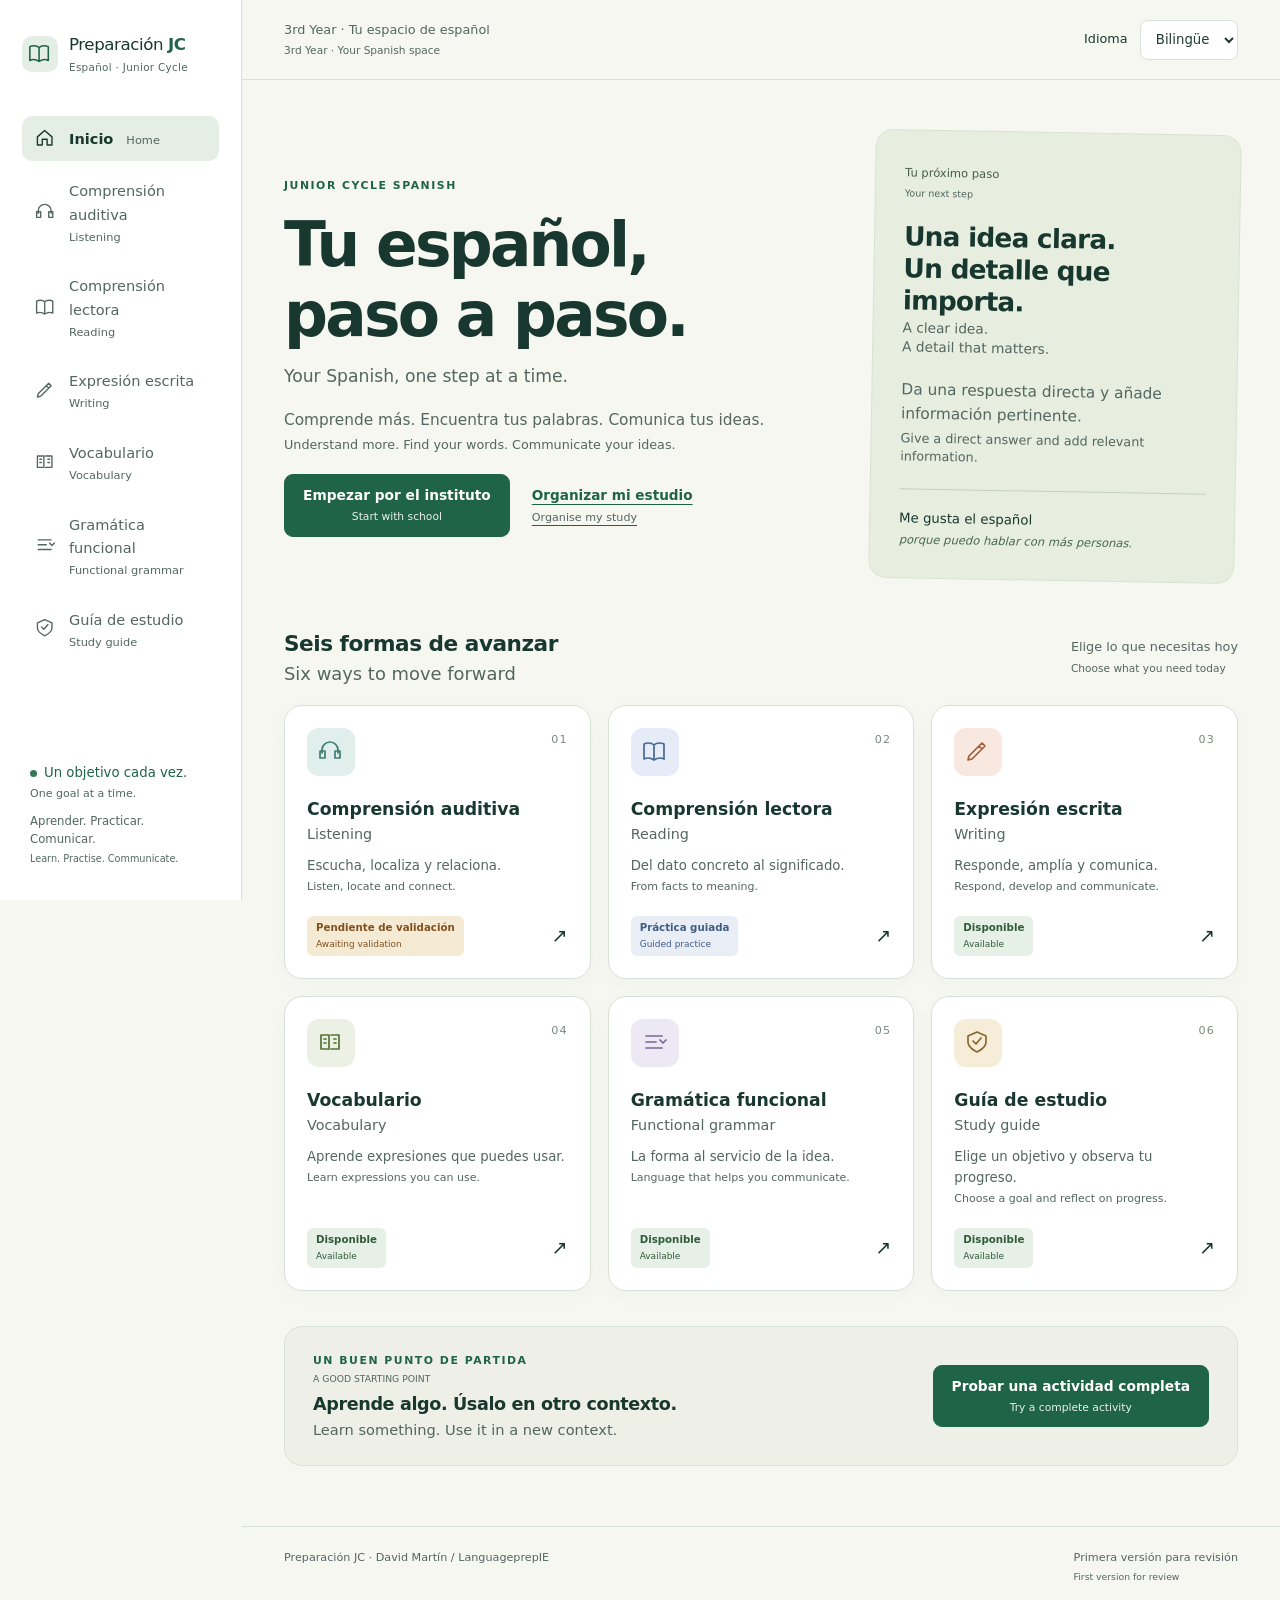
==== web/index.html @ 3ec8f2c0 "feat: primera plataforma JC con seis áreas y contenido funcional" ====
<!doctype html>
<html lang="es">
<head>
<meta charset="utf-8"><meta name="viewport" content="width=device-width,initial-scale=1">
<meta name="description" content="Aprende y practica español para Junior Cycle: vocabulario, comprensión y expresión, con apoyo en inglés.">
<meta name="referrer" content="no-referrer"><title>Preparación JC · Español paso a paso</title>
<link rel="stylesheet" href="styles.css">
<script src="data.js" defer></script><script src="activities.js" defer></script><script src="core.js" defer></script><script src="app.js" defer></script>
</head>
<body><a class="skip" href="#main">Saltar al contenido / Skip to content</a>
<div id="app"></div><noscript><main><h1>Preparación JC</h1><p>Activa JavaScript para utilizar las actividades interactivas. / Enable JavaScript to use the interactive activities.</p></main></noscript>
</body></html>
---- web/styles.css ----
:root{--ink:#18382f;--muted:#53665f;--paper:#f7f7f2;--white:#fff;--line:#d9e0d8;--green:#206448;--mint:#e4eee4;--gold:#eed69c;--orange:#aa4e2a;--shadow:0 5px 20px #18382f07;--radius:18px;font-family:Inter,Aptos,'Segoe UI',system-ui,sans-serif;color:var(--ink);background:var(--paper);font-size:16px;line-height:1.6}*{box-sizing:border-box}body{margin:0}a{color:inherit;text-decoration:none}button,input,select,textarea{font:inherit}button,a,input,select,textarea{touch-action:manipulation}button{cursor:pointer}button:disabled{cursor:default}a:focus-visible,button:focus-visible,input:focus-visible,select:focus-visible,textarea:focus-visible,summary:focus-visible{outline:3px solid #ca6b32;outline-offset:4px}input,select,textarea{color:#203a31;background:#fff;border:1px solid #8d9e93;border-radius:8px;padding:.65rem .8rem;max-width:100%;min-height:44px}input[type=checkbox]{min-height:22px;width:22px;height:22px;accent-color:var(--green);flex-shrink:0}textarea{width:100%;resize:vertical;display:block;line-height:1.7}select{max-width:100%}input[aria-invalid=true]{border:2px solid #ad552a}h1,h2,h3,p{margin:0 0 1rem}h1{font-size:clamp(2rem,3.6vw,3.1rem);letter-spacing:-.045em;line-height:1.14;font-weight:750}h1:focus{outline:none}h2{font-size:1.35rem;line-height:1.35;letter-spacing:-.022em}h3{font-size:1.08rem;line-height:1.4}small{font-size:.84rem}p{overflow-wrap:anywhere}ul,ol{padding-left:1.4rem}summary{cursor:pointer;font-weight:650;padding:.3rem 0}details>p{margin-top:1rem}strong,b{font-weight:680}.support{display:block;font-weight:400;letter-spacing:0;font-size:.83em;line-height:1.45;color:var(--muted);margin-top:.18rem}button .support,.button .support{color:inherit;opacity:.9;font-size:.78em}.icon{width:26px;height:26px;display:block;flex-shrink:0}.sidebar{width:242px;position:fixed;inset:0 auto 0 0;background:#fff;border-right:1px solid var(--line);display:flex;flex-direction:column;padding:34px 22px;z-index:10}.brand{display:flex;align-items:center;gap:11px;margin:0 0 42px;font-size:1.04rem;line-height:1.3;letter-spacing:-.025em}.brand>.icon{width:36px;height:36px;color:var(--green);background:var(--mint);border-radius:10px;padding:6px}.brand small{font-size:.65rem;display:block;letter-spacing:.03em;color:var(--muted);margin-top:5px}.brand b{color:var(--green)}nav{display:flex;flex-direction:column;gap:7px}.nav-link{display:flex;align-items:center;gap:13px;border-radius:10px;padding:11px 13px;font-size:.91rem;color:var(--muted)}.nav-link .icon{width:21px;height:21px}.nav-link .support{font-size:.71rem}.nav-link.active{background:var(--mint);color:var(--ink);font-weight:680}.nav-link:hover{background:#f0f4ee}.sidebar-note{margin-top:auto;font-size:.83rem;color:var(--green);padding:28px 8px 0}.sidebar-note p{font-size:.73rem;margin:.6rem 0 0;color:var(--muted)}.mini-dot{display:inline-block;width:7px;height:7px;border-radius:50%;background:#377850;margin-right:7px}.workspace{margin-left:242px}.topbar{min-height:80px;border-bottom:1px solid var(--line);display:flex;align-items:center;justify-content:space-between;padding:15px 42px;background:var(--paper)}.top-label{font-size:.8rem;color:var(--muted)}.language-label{display:flex;align-items:center;gap:12px;font-size:.8rem}.language-label>.support{display:none}.language-label select{border:1px solid var(--line);font-size:.83rem;min-height:40px;background:#fff;padding:.45rem .7rem}main{max-width:1280px;padding:38px 42px 60px;margin:auto;min-height:80vh}footer{border-top:1px solid var(--line);padding:22px 42px;display:flex;justify-content:space-between;gap:15px;color:var(--muted);font-size:.7rem}.hero{display:grid;grid-template-columns:1.5fr 1fr;gap:40px;align-items:center;padding:14px 0 38px}.hero h1{font-size:clamp(2.4rem,4.8vw,4.6rem);white-space:pre-line}.hero h1 .support{white-space:normal;font-size:.28em;color:var(--muted);margin:14px 0 0;line-height:1.4;letter-spacing:0}.hero>div>p:not(.eyebrow){max-width:500px;font-size:.96rem;color:var(--muted);margin:20px 0}.eyebrow{font-size:.68rem;font-weight:750;text-transform:uppercase;letter-spacing:.14em;color:var(--green);margin-bottom:16px}.eyebrow .support{font-size:.85em}.hero-note{background:#e7eee0;border:1px solid #d8e3ce;border-radius:18px;padding:28px 29px;transform:rotate(1deg)}.note-kicker{font-size:.72rem;color:#456047}.hero-note strong{display:block;font-size:1.65rem;line-height:1.2;white-space:pre-line;letter-spacing:-.03em;margin:20px 0}.hero-note strong .support{font-size:.52em;font-weight:400;line-height:1.4}.hero-note p{font-size:.81rem}.sample{margin-top:22px;border-top:1px solid #c3d2bd;padding-top:18px;font-size:.83rem}.sample em{font-size:.87em;color:#47684e}.hero-actions{display:flex;align-items:center;gap:22px;flex-wrap:wrap}.button{border:1px solid var(--green);background:var(--green);color:white;padding:11px 18px;border-radius:9px;display:inline-block;text-align:center;font-size:.86rem;font-weight:650;line-height:1.45;max-width:100%;min-height:44px}.button:hover{background:#174e37;border-color:#174e37}.button.secondary{background:transparent;color:var(--green);border:1px solid #c1cfc3}.button.secondary:hover{background:#e8f0e6}.text-link,.text-button,.back-link{color:var(--green);font-weight:650;font-size:.85rem;text-decoration:underline;text-underline-offset:4px}.text-link .support,.back-link .support{font-size:.82em}.text-button{background:none;border:0;padding:10px 0;text-align:left}.back-link{display:inline-block;margin-bottom:25px}.back-link::before{content:'← ';display:inline}.section{margin:10px 0 35px}.section-title{display:flex;align-items:baseline;justify-content:space-between;gap:20px;margin-bottom:18px}.section-title h2{margin:0}.subtle{font-size:.8rem;color:var(--muted)}.area-grid{display:grid;grid-template-columns:repeat(3,minmax(0,1fr));gap:17px}.area-card{border:1px solid var(--line);background:#fff;padding:22px;border-radius:var(--radius);box-shadow:var(--shadow);position:relative;display:flex;flex-direction:column;transition:transform .15s,border-color .15s}.area-card:hover{transform:translateY(-3px);border-color:#8eaa91}.area-symbol{display:inline-block;background:#edf1e5;border-radius:12px;padding:11px;width:48px;color:#527335;margin-bottom:21px}.area-reading .area-symbol{background:#e6ecf7;color:#466898}.area-writing .area-symbol{background:#f8e8df;color:#a65a37}.area-grammar .area-symbol{background:#ece8f4;color:#7a6593}.area-guide .area-symbol{background:#f5edd8;color:#8a672c}.area-listening .area-symbol{background:#e0efec;color:#3f7e72}.area-number{position:absolute;right:22px;top:25px;font-size:.7rem;color:#7b8a81;letter-spacing:.1em}.area-card h3{font-size:1.08rem;margin-bottom:10px}.area-card p{font-size:.83rem;color:var(--muted);margin:0 0 21px;flex:1}.card-bottom{display:flex;align-items:center;justify-content:space-between;gap:10px;font-size:1.2rem}.badge{font-size:.64rem;line-height:1.35;font-weight:650;padding:5px 9px;background:#e7f0e7;color:#315c3a;display:inline-block;border-radius:6px;width:max-content;max-width:100%}.badge .support{font-size:.88em;color:inherit}.badge.pending{color:#82501e;background:#f5ead4}.badge.guided{color:#405d83;background:#e8edf6}.badge.soon{color:#59635c;background:#eef0ec}.start-strip{border:1px solid var(--line);background:#eeefe6;display:flex;align-items:center;justify-content:space-between;gap:25px;padding:25px 28px;border-radius:var(--radius)}.start-strip .eyebrow{margin:0 0 7px}.start-strip h2{font-size:1.1rem;margin:0}.page-heading{max-width:900px;margin-bottom:30px}.page-heading h1{margin-bottom:15px}.lede{color:var(--muted);max-width:760px;font-size:1rem}.process-strip{display:flex;align-items:center;gap:24px;background:var(--mint);padding:21px 28px;border-radius:12px;margin-bottom:27px}.process-strip>span{flex:1;font-weight:700}.process-strip small{display:block;font-size:.75rem;font-weight:400}.process-strip .support{font-size:.8rem}.process-strip>b{color:#6f8872}.topic-grid{display:grid;grid-template-columns:repeat(2,minmax(0,1fr));gap:14px;margin-bottom:25px}.topic-card{display:flex;gap:15px;align-items:flex-start;background:#fff;border:1px solid var(--line);border-radius:13px;padding:21px}.topic-card:hover{border-color:#86a58d}.topic-card>div{flex:1}.topic-id{font-size:.72rem;color:var(--green);font-weight:750;background:var(--mint);border-radius:6px;padding:5px 8px;display:inline-block;min-width:31px}.topic-card h2{font-size:1.05rem;margin:0 0 8px}.topic-card p{color:var(--muted);font-size:.8rem;margin:0 0 13px}.small-status{font-size:.7rem;color:#4b6451}.panel{background:white;border:1px solid var(--line);border-radius:var(--radius);padding:26px;margin:0 0 22px;box-shadow:var(--shadow)}.panel p:last-child{margin-bottom:0}.group-grid{display:grid;grid-template-columns:repeat(2,minmax(0,1fr));gap:18px;margin:20px 0}.group-grid>.panel{margin:0;display:block}.group-grid .panel h2,.group-grid .panel h3{margin-top:18px}.group-grid>a:hover{border-color:#8eaa91}.group-card p,.reading-card p{font-size:.85rem;color:var(--muted)}.accent-panel{background:#eaf1e7}.notice{border-left:4px solid #6c9471;background:#eaf1e7;padding:19px 23px;border-radius:3px 12px 12px 3px;margin:22px 0;font-size:.9rem}.notice.warning{background:#f4edde;border-color:#ae863c}.notice h2{font-size:1.13rem}.notice p:last-child{margin:0}.related{font-size:.83rem;margin-bottom:25px}.chip-link{display:inline-block;border:1px solid var(--line);padding:7px 12px;background:#fff;border-radius:8px;margin:6px}.tabs{display:flex;gap:8px;flex-wrap:wrap;margin:22px 0}.tab{color:var(--muted);background:transparent;border:1px solid var(--line);border-radius:8px;padding:10px 15px;text-align:left;font-size:.85rem;min-height:44px}.tab.selected{background:var(--green);color:white;border-color:var(--green)}.tab .support{color:inherit}.word-grid{display:grid;grid-template-columns:repeat(2,minmax(0,1fr));gap:16px;margin:20px 0}.word-card{padding:23px;background:#fff;border:1px solid var(--line);border-radius:12px}.word-card h2{margin:0 0 7px;font-size:1.2rem}.word-card .meaning{color:var(--green);font-size:.85rem}.word-card p{font-size:.94rem;margin-top:14px}.word-card small{color:var(--muted)}.reading-source{background:#edf0e5;border:1px solid #d3ddca;border-radius:13px;padding:27px;line-height:1.95;font-size:1.02rem;margin-bottom:24px}.reading-source p{margin:0}.reading-source p+p{margin-top:14px}.translation{padding:15px;background:#f2f5f0;border-radius:8px;font-size:.87rem;color:var(--muted)}.reading-layout{display:grid;grid-template-columns:minmax(0,1fr) minmax(0,1.1fr);gap:24px;align-items:start}.reading-layout>.reading-source{position:sticky;top:25px}.reading-questions{padding:22px}.question{border-bottom:1px solid var(--line);padding:0 0 20px;margin:0 0 20px}.question:last-of-type{border-bottom:0}.question label{display:flex;align-items:flex-start;gap:12px;margin-bottom:10px;font-weight:600;font-size:.93rem}.question input,.question select{display:block;min-width:190px;max-width:100%}.question-num{background:#edf1e8;border-radius:50%;font-size:.72rem;width:25px;height:25px;min-width:25px;display:inline-flex;align-items:center;justify-content:center;font-weight:700}.question .feedback{margin-top:8px}.feedback{display:block;font-size:.84rem;margin-top:7px}.feedback.correct{color:#206035}.feedback.spelling{color:#855112}.feedback.review,.feedback.empty{color:#924222}.explanation{display:block;color:var(--muted);font-size:.83rem;margin-top:5px}.gap-line{display:flex;align-items:baseline;gap:4px;flex-wrap:wrap;margin:22px 0;line-height:1.8}.gap-unit{display:inline-flex;flex-direction:column;vertical-align:middle;max-width:100%;min-width:150px;flex:0 1 230px}.gap-unit small{font-size:.75rem;color:var(--muted)}.gap-unit input{width:100%}.gap-unit .feedback{max-width:250px;line-height:1.5}.summary{border:1px solid #c4d6c3;background:#edf5e9;border-radius:8px;padding:15px;margin:20px 0 0;font-size:.9rem}.actions{display:flex;gap:12px;align-items:center;flex-wrap:wrap;margin:20px 0 0}.answer-panel{padding:19px;background:#eef3e9;border-radius:10px;margin:10px 0 0}.answer-panel p{font-size:.88rem}.answer-panel blockquote{margin:15px 0;border-left:3px solid #8aa176;padding-left:15px;font-size:.9rem}.answer-panel label{display:block;font-size:.85rem}.self-review select{width:100%;font-size:.8rem;margin-top:9px}.instruction{font-size:.84rem;color:var(--muted);margin-bottom:27px}.level{display:block;font-size:.72rem;color:var(--muted);margin-top:12px}.provenance{font-size:.76rem;color:var(--muted)}.bank{display:flex;gap:9px;flex-wrap:wrap;background:#eef3e9;border:1px solid #d5e2d0;padding:15px;border-radius:10px;margin-bottom:25px}.bank span{background:#fff;padding:6px 12px;border-radius:6px;font-weight:600;font-size:.87rem}.locked{background:#e8edf4;border-left:4px solid #5e789e;padding:18px 22px;border-radius:4px 10px 10px 4px;margin-bottom:25px}.locked p{font-size:.91rem;margin-top:8px}.locked p:last-child{margin-bottom:0}.lock-label{font-size:.7rem;font-weight:700;color:#38577e}.task-number{font-weight:750;font-size:1.3rem;color:var(--green);background:var(--mint);display:inline-block;padding:7px 13px;border-radius:9px}.stack-links{display:flex;flex-direction:column;gap:10px}.principle-grid{display:grid;grid-template-columns:repeat(2,minmax(0,1fr));gap:22px}.principle-grid>div{border-left:2px solid var(--line);padding-left:17px}.principle-grid p{font-size:.85rem}.writing-prompts{list-style:decimal;padding-left:1.4rem}.writing-prompts>li{padding:0 0 20px 8px;margin-bottom:12px;border-bottom:1px solid var(--line)}.writing-prompts details{font-size:.84rem;margin-top:8px}.writing-prompts textarea{margin-top:15px}.writing-prompts summary{color:var(--green);font-size:.82rem}.writing-prompts details p{margin:12px 0 0;padding-left:15px;border-left:2px solid var(--line)}.writing-prompts details small{display:block;color:var(--muted);margin-top:10px}.privacy{font-size:.78rem;color:var(--muted);background:#f3f4ef;padding:12px;border-radius:8px;margin-top:18px}.model-sentence{font-size:1.1rem;border-left:3px solid var(--green);padding-left:17px}.guide-grid{display:grid;grid-template-columns:repeat(2,minmax(0,1fr));gap:18px}.guide-grid .panel{margin-bottom:0}.guide-grid h2{margin-top:16px}.guide-grid p{font-size:.9rem}.progress-panel{margin-top:25px}.progress-panel>label{display:block;margin:20px 0}.progress-panel>label select{display:block;width:100%;margin-top:8px}.progress-grid{display:grid;grid-template-columns:repeat(3,minmax(0,1fr));gap:15px}.progress-grid label{font-weight:600;font-size:.86rem}.progress-grid select{display:block;width:100%;font-size:.8rem;margin-top:8px}.checkline{display:flex!important;align-items:flex-start;gap:12px;margin:13px 0;font-size:.9rem}.columns{columns:2}.pathway li{margin:12px 0}.skip{position:fixed;left:20px;top:-100px;background:#fff;padding:14px;z-index:1000}.skip:focus{top:12px}.sr-only{position:absolute;width:1px;height:1px;overflow:hidden;clip:rect(0,0,0,0);white-space:nowrap}.support span{display:inline}@media(min-width:1500px){main{padding-top:50px}.hero{gap:60px}.hero-note{max-width:370px;justify-self:end}}@media(max-width:1100px){.sidebar{width:210px;padding:28px 16px}.workspace{margin-left:210px}main{padding:30px 27px}.topbar{padding:15px 27px}.hero{gap:23px}.hero-note{padding:22px}.hero-note strong{font-size:1.4rem}.area-grid{grid-template-columns:repeat(2,minmax(0,1fr))}.reading-layout{grid-template-columns:1fr}.reading-layout>.reading-source{position:static}.hero h1{font-size:3rem}.top-label{font-size:.7rem}}@media(max-width:760px){.sidebar{position:static;width:auto;padding:18px 19px 12px;border-right:0;border-bottom:1px solid var(--line)}.brand{margin:0 0 17px;font-size:1rem}.brand small{display:none}.brand>.icon{width:32px;height:32px}.sidebar nav{display:grid;grid-template-columns:repeat(3,minmax(0,1fr));gap:6px}.nav-link{font-size:.75rem;padding:9px 8px;gap:8px;align-items:center}.nav-link .icon{width:18px;height:18px}.nav-link .support{font-size:.65rem}.sidebar-note{display:none}.workspace{margin-left:0}.topbar{padding:13px 20px;min-height:65px}.top-label{max-width:42%;font-size:.66rem}.top-label .support{font-size:.7rem}.language-label{gap:8px;font-size:.75rem}.language-label>span{display:none}main{padding:26px 20px 45px}.hero{grid-template-columns:1fr;gap:25px;padding:4px 0 28px}.hero h1{font-size:3.4rem}.hero h1 .support{font-size:.28em}.hero-note{transform:none;padding:24px;max-width:none}.hero-note strong{font-size:1.45rem;margin:13px 0}.hero-note p{margin-bottom:13px}.hero-note .sample{margin-top:13px;padding-top:13px}.hero-actions{gap:18px}.area-grid{gap:12px}.area-card{padding:18px}.area-card h3{font-size:1rem}.area-card .support{font-size:.75rem}.area-card p{font-size:.78rem}.area-symbol{margin-bottom:18px}.area-number{right:18px;top:21px}.badge{font-size:.6rem}.badge .support{font-size:.6rem}.section-title{align-items:flex-start}.section-title>span{display:none}.start-strip{display:block;padding:22px}.start-strip .button{margin-top:20px}.topic-grid,.group-grid,.word-grid,.guide-grid,.principle-grid{grid-template-columns:1fr}.topic-card{padding:18px}.group-grid{gap:14px}.panel{padding:22px}.process-strip{padding:18px;gap:12px}.process-strip>span{font-size:.81rem}.process-strip small .support{display:none}.process-strip small{font-size:.7rem}.page-heading h1{font-size:2.2rem}.page-heading{margin-bottom:24px}.lede{font-size:.94rem}.progress-grid{grid-template-columns:1fr}.columns{columns:1}.tabs{gap:7px}.tab{flex:1 1 auto;padding:10px 12px;font-size:.79rem}.tabs .support{font-size:.72rem}footer{padding:22px 20px;flex-direction:column;font-size:.66rem}.question input{width:100%}.word-card{padding:21px}.reading-source{padding:22px;font-size:1rem}.hero-note .support{font-size:.8em}}@media(max-width:390px){main{padding:24px 15px}.sidebar{padding-left:15px;padding-right:15px}.area-grid{grid-template-columns:1fr}.hero h1{font-size:2.9rem}.nav-link{font-size:.7rem;gap:6px}.nav-link .support{font-size:.6rem}.process-strip{gap:8px;padding:15px}.button{padding:11px 14px}.area-card p{font-size:.85rem}.gap-unit{flex-basis:100%}}@media(prefers-reduced-motion:reduce){*{transition:none!important;scroll-behavior:auto!important}}@media print{.sidebar,.topbar,footer,.tabs,.actions,.back-link{display:none}.workspace{margin:0}main{padding:0}.panel,.reading-source{box-shadow:none;break-inside:avoid}.hero{grid-template-columns:1fr}textarea{border:1px solid #888;min-height:100px}}
.english-support{font-size:.85rem;margin-top:14px;color:var(--muted)}.english-support summary{color:var(--green);font-size:.78rem}.english-support p{margin:10px 0 0}.body-copy{font-size:.91rem}.lede .english-support{font-size:.9rem}
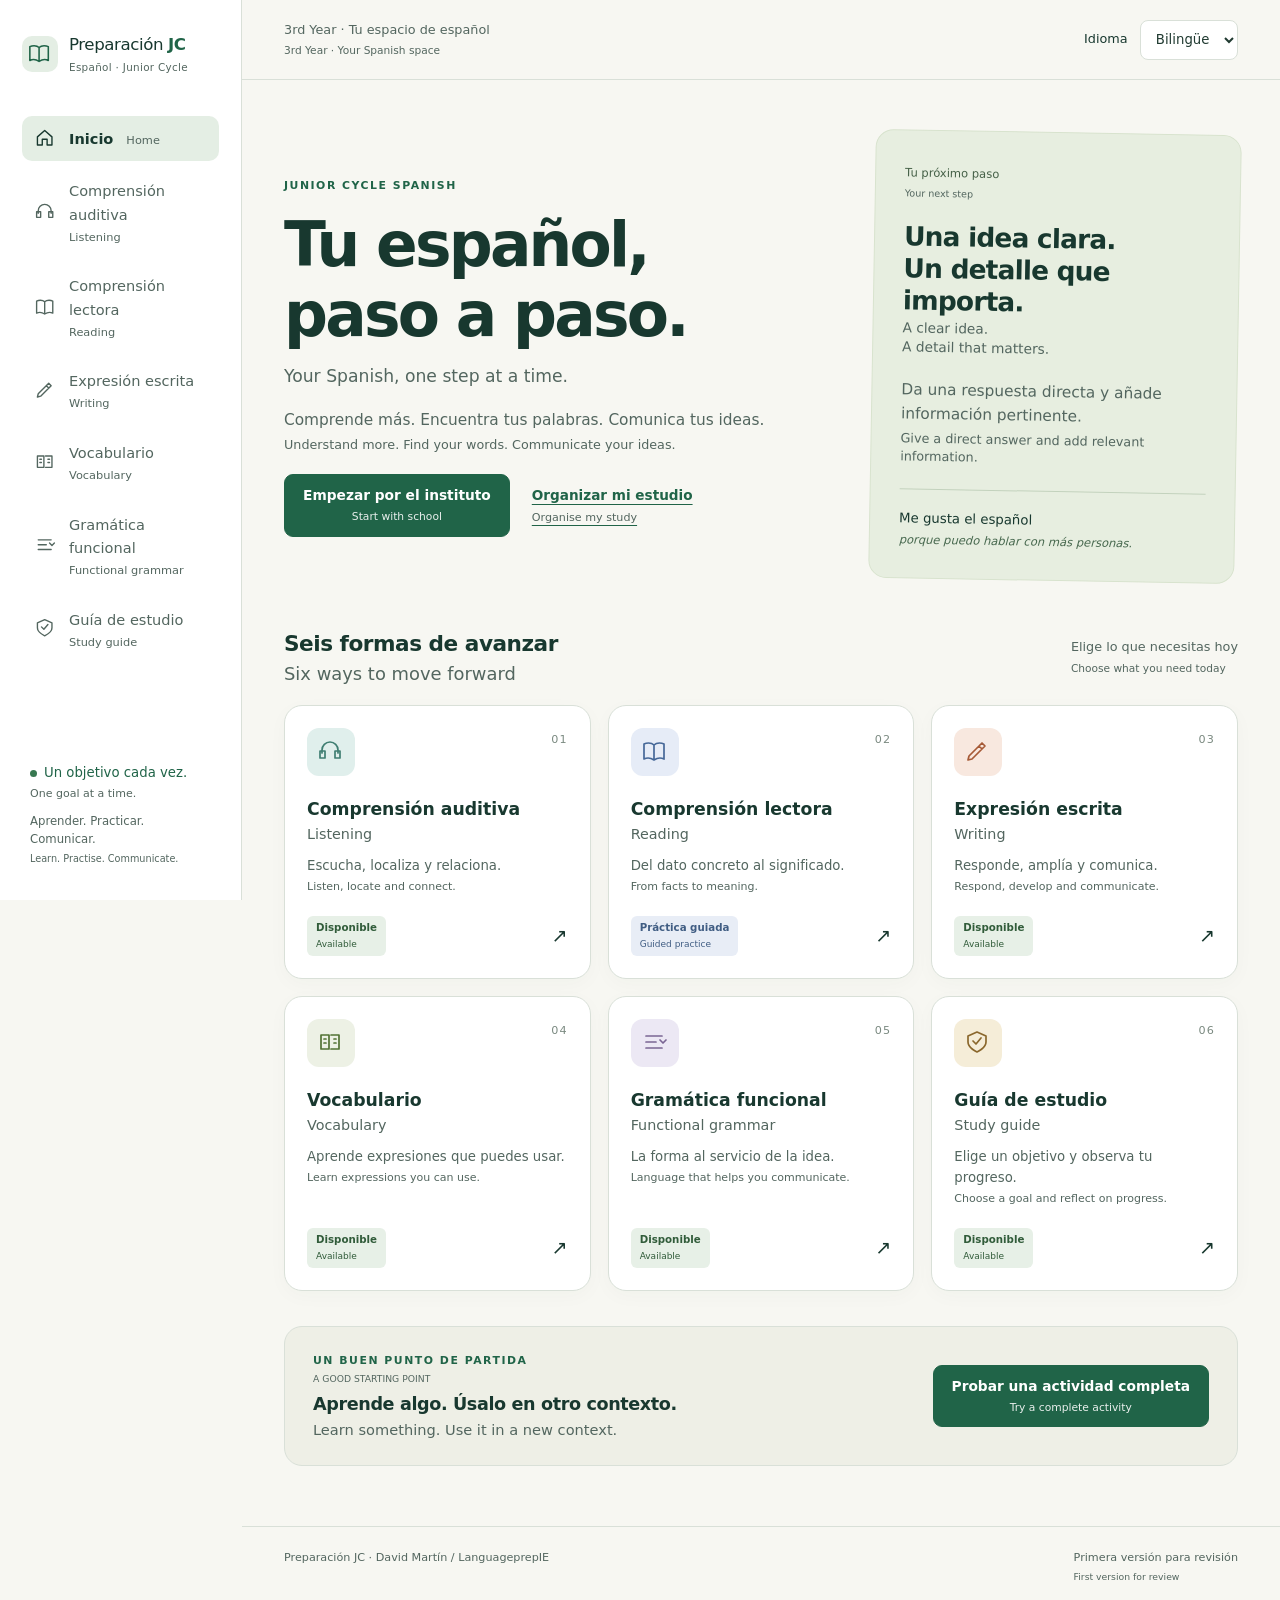
==== commit 7ca48f50: "Complete Work 07 Listening: 16 original recordings, 96 JC questions and verified recovery" ====
--- a/web/index.html
+++ b/web/index.html
@@ -5,7 +5,7 @@
 <meta name="description" content="Aprende y practica español para Junior Cycle: vocabulario, comprensión y expresión, con apoyo en inglés.">
 <meta name="referrer" content="no-referrer"><title>Preparación JC · Español paso a paso</title>
 <link rel="stylesheet" href="styles.css">
-<script src="data.js" defer></script><script src="activities.js" defer></script><script src="core.js" defer></script><script src="app.js" defer></script>
+<script src="data.js" defer></script><script src="activities.js" defer></script><script src="training-data.js" defer></script><script src="grammar-training.js" defer></script><script src="grammar-recognition.js" defer></script><script src="grammar-extension.js" defer></script><script src="vocabulary-extension.js" defer></script><script src="mixed-training.js" defer></script><script src="training-language.js" defer></script><script src="training-ui.js" defer></script><script src="core.js" defer></script><script src="listening-data.js" defer></script><script src="listening-ui.js" defer></script><script src="app.js" defer></script>
 </head>
 <body><a class="skip" href="#main">Saltar al contenido / Skip to content</a>
 <div id="app"></div><noscript><main><h1>Preparación JC</h1><p>Activa JavaScript para utilizar las actividades interactivas. / Enable JavaScript to use the interactive activities.</p></main></noscript>
--- a/web/styles.css
+++ b/web/styles.css
@@ -1,2 +1,11 @@
 :root{--ink:#18382f;--muted:#53665f;--paper:#f7f7f2;--white:#fff;--line:#d9e0d8;--green:#206448;--mint:#e4eee4;--gold:#eed69c;--orange:#aa4e2a;--shadow:0 5px 20px #18382f07;--radius:18px;font-family:Inter,Aptos,'Segoe UI',system-ui,sans-serif;color:var(--ink);background:var(--paper);font-size:16px;line-height:1.6}*{box-sizing:border-box}body{margin:0}a{color:inherit;text-decoration:none}button,input,select,textarea{font:inherit}button,a,input,select,textarea{touch-action:manipulation}button{cursor:pointer}button:disabled{cursor:default}a:focus-visible,button:focus-visible,input:focus-visible,select:focus-visible,textarea:focus-visible,summary:focus-visible{outline:3px solid #ca6b32;outline-offset:4px}input,select,textarea{color:#203a31;background:#fff;border:1px solid #8d9e93;border-radius:8px;padding:.65rem .8rem;max-width:100%;min-height:44px}input[type=checkbox]{min-height:22px;width:22px;height:22px;accent-color:var(--green);flex-shrink:0}textarea{width:100%;resize:vertical;display:block;line-height:1.7}select{max-width:100%}input[aria-invalid=true]{border:2px solid #ad552a}h1,h2,h3,p{margin:0 0 1rem}h1{font-size:clamp(2rem,3.6vw,3.1rem);letter-spacing:-.045em;line-height:1.14;font-weight:750}h1:focus{outline:none}h2{font-size:1.35rem;line-height:1.35;letter-spacing:-.022em}h3{font-size:1.08rem;line-height:1.4}small{font-size:.84rem}p{overflow-wrap:anywhere}ul,ol{padding-left:1.4rem}summary{cursor:pointer;font-weight:650;padding:.3rem 0}details>p{margin-top:1rem}strong,b{font-weight:680}.support{display:block;font-weight:400;letter-spacing:0;font-size:.83em;line-height:1.45;color:var(--muted);margin-top:.18rem}button .support,.button .support{color:inherit;opacity:.9;font-size:.78em}.icon{width:26px;height:26px;display:block;flex-shrink:0}.sidebar{width:242px;position:fixed;inset:0 auto 0 0;background:#fff;border-right:1px solid var(--line);display:flex;flex-direction:column;padding:34px 22px;z-index:10}.brand{display:flex;align-items:center;gap:11px;margin:0 0 42px;font-size:1.04rem;line-height:1.3;letter-spacing:-.025em}.brand>.icon{width:36px;height:36px;color:var(--green);background:var(--mint);border-radius:10px;padding:6px}.brand small{font-size:.65rem;display:block;letter-spacing:.03em;color:var(--muted);margin-top:5px}.brand b{color:var(--green)}nav{display:flex;flex-direction:column;gap:7px}.nav-link{display:flex;align-items:center;gap:13px;border-radius:10px;padding:11px 13px;font-size:.91rem;color:var(--muted)}.nav-link .icon{width:21px;height:21px}.nav-link .support{font-size:.71rem}.nav-link.active{background:var(--mint);color:var(--ink);font-weight:680}.nav-link:hover{background:#f0f4ee}.sidebar-note{margin-top:auto;font-size:.83rem;color:var(--green);padding:28px 8px 0}.sidebar-note p{font-size:.73rem;margin:.6rem 0 0;color:var(--muted)}.mini-dot{display:inline-block;width:7px;height:7px;border-radius:50%;background:#377850;margin-right:7px}.workspace{margin-left:242px}.topbar{min-height:80px;border-bottom:1px solid var(--line);display:flex;align-items:center;justify-content:space-between;padding:15px 42px;background:var(--paper)}.top-label{font-size:.8rem;color:var(--muted)}.language-label{display:flex;align-items:center;gap:12px;font-size:.8rem}.language-label>.support{display:none}.language-label select{border:1px solid var(--line);font-size:.83rem;min-height:40px;background:#fff;padding:.45rem .7rem}main{max-width:1280px;padding:38px 42px 60px;margin:auto;min-height:80vh}footer{border-top:1px solid var(--line);padding:22px 42px;display:flex;justify-content:space-between;gap:15px;color:var(--muted);font-size:.7rem}.hero{display:grid;grid-template-columns:1.5fr 1fr;gap:40px;align-items:center;padding:14px 0 38px}.hero h1{font-size:clamp(2.4rem,4.8vw,4.6rem);white-space:pre-line}.hero h1 .support{white-space:normal;font-size:.28em;color:var(--muted);margin:14px 0 0;line-height:1.4;letter-spacing:0}.hero>div>p:not(.eyebrow){max-width:500px;font-size:.96rem;color:var(--muted);margin:20px 0}.eyebrow{font-size:.68rem;font-weight:750;text-transform:uppercase;letter-spacing:.14em;color:var(--green);margin-bottom:16px}.eyebrow .support{font-size:.85em}.hero-note{background:#e7eee0;border:1px solid #d8e3ce;border-radius:18px;padding:28px 29px;transform:rotate(1deg)}.note-kicker{font-size:.72rem;color:#456047}.hero-note strong{display:block;font-size:1.65rem;line-height:1.2;white-space:pre-line;letter-spacing:-.03em;margin:20px 0}.hero-note strong .support{font-size:.52em;font-weight:400;line-height:1.4}.hero-note p{font-size:.81rem}.sample{margin-top:22px;border-top:1px solid #c3d2bd;padding-top:18px;font-size:.83rem}.sample em{font-size:.87em;color:#47684e}.hero-actions{display:flex;align-items:center;gap:22px;flex-wrap:wrap}.button{border:1px solid var(--green);background:var(--green);color:white;padding:11px 18px;border-radius:9px;display:inline-block;text-align:center;font-size:.86rem;font-weight:650;line-height:1.45;max-width:100%;min-height:44px}.button:hover{background:#174e37;border-color:#174e37}.button.secondary{background:transparent;color:var(--green);border:1px solid #c1cfc3}.button.secondary:hover{background:#e8f0e6}.text-link,.text-button,.back-link{color:var(--green);font-weight:650;font-size:.85rem;text-decoration:underline;text-underline-offset:4px}.text-link .support,.back-link .support{font-size:.82em}.text-button{background:none;border:0;padding:10px 0;text-align:left}.back-link{display:inline-block;margin-bottom:25px}.back-link::before{content:'← ';display:inline}.section{margin:10px 0 35px}.section-title{display:flex;align-items:baseline;justify-content:space-between;gap:20px;margin-bottom:18px}.section-title h2{margin:0}.subtle{font-size:.8rem;color:var(--muted)}.area-grid{display:grid;grid-template-columns:repeat(3,minmax(0,1fr));gap:17px}.area-card{border:1px solid var(--line);background:#fff;padding:22px;border-radius:var(--radius);box-shadow:var(--shadow);position:relative;display:flex;flex-direction:column;transition:transform .15s,border-color .15s}.area-card:hover{transform:translateY(-3px);border-color:#8eaa91}.area-symbol{display:inline-block;background:#edf1e5;border-radius:12px;padding:11px;width:48px;color:#527335;margin-bottom:21px}.area-reading .area-symbol{background:#e6ecf7;color:#466898}.area-writing .area-symbol{background:#f8e8df;color:#a65a37}.area-grammar .area-symbol{background:#ece8f4;color:#7a6593}.area-guide .area-symbol{background:#f5edd8;color:#8a672c}.area-listening .area-symbol{background:#e0efec;color:#3f7e72}.area-number{position:absolute;right:22px;top:25px;font-size:.7rem;color:#7b8a81;letter-spacing:.1em}.area-card h3{font-size:1.08rem;margin-bottom:10px}.area-card p{font-size:.83rem;color:var(--muted);margin:0 0 21px;flex:1}.card-bottom{display:flex;align-items:center;justify-content:space-between;gap:10px;font-size:1.2rem}.badge{font-size:.64rem;line-height:1.35;font-weight:650;padding:5px 9px;background:#e7f0e7;color:#315c3a;display:inline-block;border-radius:6px;width:max-content;max-width:100%}.badge .support{font-size:.88em;color:inherit}.badge.pending{color:#82501e;background:#f5ead4}.badge.guided{color:#405d83;background:#e8edf6}.badge.soon{color:#59635c;background:#eef0ec}.start-strip{border:1px solid var(--line);background:#eeefe6;display:flex;align-items:center;justify-content:space-between;gap:25px;padding:25px 28px;border-radius:var(--radius)}.start-strip .eyebrow{margin:0 0 7px}.start-strip h2{font-size:1.1rem;margin:0}.page-heading{max-width:900px;margin-bottom:30px}.page-heading h1{margin-bottom:15px}.lede{color:var(--muted);max-width:760px;font-size:1rem}.process-strip{display:flex;align-items:center;gap:24px;background:var(--mint);padding:21px 28px;border-radius:12px;margin-bottom:27px}.process-strip>span{flex:1;font-weight:700}.process-strip small{display:block;font-size:.75rem;font-weight:400}.process-strip .support{font-size:.8rem}.process-strip>b{color:#6f8872}.topic-grid{display:grid;grid-template-columns:repeat(2,minmax(0,1fr));gap:14px;margin-bottom:25px}.topic-card{display:flex;gap:15px;align-items:flex-start;background:#fff;border:1px solid var(--line);border-radius:13px;padding:21px}.topic-card:hover{border-color:#86a58d}.topic-card>div{flex:1}.topic-id{font-size:.72rem;color:var(--green);font-weight:750;background:var(--mint);border-radius:6px;padding:5px 8px;display:inline-block;min-width:31px}.topic-card h2{font-size:1.05rem;margin:0 0 8px}.topic-card p{color:var(--muted);font-size:.8rem;margin:0 0 13px}.small-status{font-size:.7rem;color:#4b6451}.panel{background:white;border:1px solid var(--line);border-radius:var(--radius);padding:26px;margin:0 0 22px;box-shadow:var(--shadow)}.panel p:last-child{margin-bottom:0}.group-grid{display:grid;grid-template-columns:repeat(2,minmax(0,1fr));gap:18px;margin:20px 0}.group-grid>.panel{margin:0;display:block}.group-grid .panel h2,.group-grid .panel h3{margin-top:18px}.group-grid>a:hover{border-color:#8eaa91}.group-card p,.reading-card p{font-size:.85rem;color:var(--muted)}.accent-panel{background:#eaf1e7}.notice{border-left:4px solid #6c9471;background:#eaf1e7;padding:19px 23px;border-radius:3px 12px 12px 3px;margin:22px 0;font-size:.9rem}.notice.warning{background:#f4edde;border-color:#ae863c}.notice h2{font-size:1.13rem}.notice p:last-child{margin:0}.related{font-size:.83rem;margin-bottom:25px}.chip-link{display:inline-block;border:1px solid var(--line);padding:7px 12px;background:#fff;border-radius:8px;margin:6px}.tabs{display:flex;gap:8px;flex-wrap:wrap;margin:22px 0}.tab{color:var(--muted);background:transparent;border:1px solid var(--line);border-radius:8px;padding:10px 15px;text-align:left;font-size:.85rem;min-height:44px}.tab.selected{background:var(--green);color:white;border-color:var(--green)}.tab .support{color:inherit}.word-grid{display:grid;grid-template-columns:repeat(2,minmax(0,1fr));gap:16px;margin:20px 0}.word-card{padding:23px;background:#fff;border:1px solid var(--line);border-radius:12px}.word-card h2{margin:0 0 7px;font-size:1.2rem}.word-card .meaning{color:var(--green);font-size:.85rem}.word-card p{font-size:.94rem;margin-top:14px}.word-card small{color:var(--muted)}.reading-source{background:#edf0e5;border:1px solid #d3ddca;border-radius:13px;padding:27px;line-height:1.95;font-size:1.02rem;margin-bottom:24px}.reading-source p{margin:0}.reading-source p+p{margin-top:14px}.translation{padding:15px;background:#f2f5f0;border-radius:8px;font-size:.87rem;color:var(--muted)}.reading-layout{display:grid;grid-template-columns:minmax(0,1fr) minmax(0,1.1fr);gap:24px;align-items:start}.reading-layout>.reading-source{position:sticky;top:25px}.reading-questions{padding:22px}.question{border-bottom:1px solid var(--line);padding:0 0 20px;margin:0 0 20px}.question:last-of-type{border-bottom:0}.question label{display:flex;align-items:flex-start;gap:12px;margin-bottom:10px;font-weight:600;font-size:.93rem}.question input,.question select{display:block;min-width:190px;max-width:100%}.question-num{background:#edf1e8;border-radius:50%;font-size:.72rem;width:25px;height:25px;min-width:25px;display:inline-flex;align-items:center;justify-content:center;font-weight:700}.question .feedback{margin-top:8px}.feedback{display:block;font-size:.84rem;margin-top:7px}.feedback.correct{color:#206035}.feedback.spelling{color:#855112}.feedback.review,.feedback.empty{color:#924222}.explanation{display:block;color:var(--muted);font-size:.83rem;margin-top:5px}.gap-line{display:flex;align-items:baseline;gap:4px;flex-wrap:wrap;margin:22px 0;line-height:1.8}.gap-unit{display:inline-flex;flex-direction:column;vertical-align:middle;max-width:100%;min-width:150px;flex:0 1 230px}.gap-unit small{font-size:.75rem;color:var(--muted)}.gap-unit input{width:100%}.gap-unit .feedback{max-width:250px;line-height:1.5}.summary{border:1px solid #c4d6c3;background:#edf5e9;border-radius:8px;padding:15px;margin:20px 0 0;font-size:.9rem}.actions{display:flex;gap:12px;align-items:center;flex-wrap:wrap;margin:20px 0 0}.answer-panel{padding:19px;background:#eef3e9;border-radius:10px;margin:10px 0 0}.answer-panel p{font-size:.88rem}.answer-panel blockquote{margin:15px 0;border-left:3px solid #8aa176;padding-left:15px;font-size:.9rem}.answer-panel label{display:block;font-size:.85rem}.self-review select{width:100%;font-size:.8rem;margin-top:9px}.instruction{font-size:.84rem;color:var(--muted);margin-bottom:27px}.level{display:block;font-size:.72rem;color:var(--muted);margin-top:12px}.provenance{font-size:.76rem;color:var(--muted)}.bank{display:flex;gap:9px;flex-wrap:wrap;background:#eef3e9;border:1px solid #d5e2d0;padding:15px;border-radius:10px;margin-bottom:25px}.bank span{background:#fff;padding:6px 12px;border-radius:6px;font-weight:600;font-size:.87rem}.locked{background:#e8edf4;border-left:4px solid #5e789e;padding:18px 22px;border-radius:4px 10px 10px 4px;margin-bottom:25px}.locked p{font-size:.91rem;margin-top:8px}.locked p:last-child{margin-bottom:0}.lock-label{font-size:.7rem;font-weight:700;color:#38577e}.task-number{font-weight:750;font-size:1.3rem;color:var(--green);background:var(--mint);display:inline-block;padding:7px 13px;border-radius:9px}.stack-links{display:flex;flex-direction:column;gap:10px}.principle-grid{display:grid;grid-template-columns:repeat(2,minmax(0,1fr));gap:22px}.principle-grid>div{border-left:2px solid var(--line);padding-left:17px}.principle-grid p{font-size:.85rem}.writing-prompts{list-style:decimal;padding-left:1.4rem}.writing-prompts>li{padding:0 0 20px 8px;margin-bottom:12px;border-bottom:1px solid var(--line)}.writing-prompts details{font-size:.84rem;margin-top:8px}.writing-prompts textarea{margin-top:15px}.writing-prompts summary{color:var(--green);font-size:.82rem}.writing-prompts details p{margin:12px 0 0;padding-left:15px;border-left:2px solid var(--line)}.writing-prompts details small{display:block;color:var(--muted);margin-top:10px}.privacy{font-size:.78rem;color:var(--muted);background:#f3f4ef;padding:12px;border-radius:8px;margin-top:18px}.model-sentence{font-size:1.1rem;border-left:3px solid var(--green);padding-left:17px}.guide-grid{display:grid;grid-template-columns:repeat(2,minmax(0,1fr));gap:18px}.guide-grid .panel{margin-bottom:0}.guide-grid h2{margin-top:16px}.guide-grid p{font-size:.9rem}.progress-panel{margin-top:25px}.progress-panel>label{display:block;margin:20px 0}.progress-panel>label select{display:block;width:100%;margin-top:8px}.progress-grid{display:grid;grid-template-columns:repeat(3,minmax(0,1fr));gap:15px}.progress-grid label{font-weight:600;font-size:.86rem}.progress-grid select{display:block;width:100%;font-size:.8rem;margin-top:8px}.checkline{display:flex!important;align-items:flex-start;gap:12px;margin:13px 0;font-size:.9rem}.columns{columns:2}.pathway li{margin:12px 0}.skip{position:fixed;left:20px;top:-100px;background:#fff;padding:14px;z-index:1000}.skip:focus{top:12px}.sr-only{position:absolute;width:1px;height:1px;overflow:hidden;clip:rect(0,0,0,0);white-space:nowrap}.support span{display:inline}@media(min-width:1500px){main{padding-top:50px}.hero{gap:60px}.hero-note{max-width:370px;justify-self:end}}@media(max-width:1100px){.sidebar{width:210px;padding:28px 16px}.workspace{margin-left:210px}main{padding:30px 27px}.topbar{padding:15px 27px}.hero{gap:23px}.hero-note{padding:22px}.hero-note strong{font-size:1.4rem}.area-grid{grid-template-columns:repeat(2,minmax(0,1fr))}.reading-layout{grid-template-columns:1fr}.reading-layout>.reading-source{position:static}.hero h1{font-size:3rem}.top-label{font-size:.7rem}}@media(max-width:760px){.sidebar{position:static;width:auto;padding:18px 19px 12px;border-right:0;border-bottom:1px solid var(--line)}.brand{margin:0 0 17px;font-size:1rem}.brand small{display:none}.brand>.icon{width:32px;height:32px}.sidebar nav{display:grid;grid-template-columns:repeat(3,minmax(0,1fr));gap:6px}.nav-link{font-size:.75rem;padding:9px 8px;gap:8px;align-items:center}.nav-link .icon{width:18px;height:18px}.nav-link .support{font-size:.65rem}.sidebar-note{display:none}.workspace{margin-left:0}.topbar{padding:13px 20px;min-height:65px}.top-label{max-width:42%;font-size:.66rem}.top-label .support{font-size:.7rem}.language-label{gap:8px;font-size:.75rem}.language-label>span{display:none}main{padding:26px 20px 45px}.hero{grid-template-columns:1fr;gap:25px;padding:4px 0 28px}.hero h1{font-size:3.4rem}.hero h1 .support{font-size:.28em}.hero-note{transform:none;padding:24px;max-width:none}.hero-note strong{font-size:1.45rem;margin:13px 0}.hero-note p{margin-bottom:13px}.hero-note .sample{margin-top:13px;padding-top:13px}.hero-actions{gap:18px}.area-grid{gap:12px}.area-card{padding:18px}.area-card h3{font-size:1rem}.area-card .support{font-size:.75rem}.area-card p{font-size:.78rem}.area-symbol{margin-bottom:18px}.area-number{right:18px;top:21px}.badge{font-size:.6rem}.badge .support{font-size:.6rem}.section-title{align-items:flex-start}.section-title>span{display:none}.start-strip{display:block;padding:22px}.start-strip .button{margin-top:20px}.topic-grid,.group-grid,.word-grid,.guide-grid,.principle-grid{grid-template-columns:1fr}.topic-card{padding:18px}.group-grid{gap:14px}.panel{padding:22px}.process-strip{padding:18px;gap:12px}.process-strip>span{font-size:.81rem}.process-strip small .support{display:none}.process-strip small{font-size:.7rem}.page-heading h1{font-size:2.2rem}.page-heading{margin-bottom:24px}.lede{font-size:.94rem}.progress-grid{grid-template-columns:1fr}.columns{columns:1}.tabs{gap:7px}.tab{flex:1 1 auto;padding:10px 12px;font-size:.79rem}.tabs .support{font-size:.72rem}footer{padding:22px 20px;flex-direction:column;font-size:.66rem}.question input{width:100%}.word-card{padding:21px}.reading-source{padding:22px;font-size:1rem}.hero-note .support{font-size:.8em}}@media(max-width:390px){main{padding:24px 15px}.sidebar{padding-left:15px;padding-right:15px}.area-grid{grid-template-columns:1fr}.hero h1{font-size:2.9rem}.nav-link{font-size:.7rem;gap:6px}.nav-link .support{font-size:.6rem}.process-strip{gap:8px;padding:15px}.button{padding:11px 14px}.area-card p{font-size:.85rem}.gap-unit{flex-basis:100%}}@media(prefers-reduced-motion:reduce){*{transition:none!important;scroll-behavior:auto!important}}@media print{.sidebar,.topbar,footer,.tabs,.actions,.back-link{display:none}.workspace{margin:0}main{padding:0}.panel,.reading-source{box-shadow:none;break-inside:avoid}.hero{grid-template-columns:1fr}textarea{border:1px solid #888;min-height:100px}}
 .english-support{font-size:.85rem;margin-top:14px;color:var(--muted)}.english-support summary{color:var(--green);font-size:.78rem}.english-support p{margin:10px 0 0}.body-copy{font-size:.91rem}.lede .english-support{font-size:.9rem}
+
+/* Work 07: scoped listening controls; native media works without autoplay. */
+.listening-player audio{display:block;width:100%;margin:1rem 0;min-height:54px}
+.listening-option{display:flex!important;align-items:center;gap:.7rem;min-height:48px;padding:.6rem;cursor:pointer}
+.listening-option input{width:1.2rem;height:1.2rem;flex:0 0 auto}
+.listening-feedback{margin-top:1rem}.listening-card .subtle{font-size:.9rem}
+[data-listening] fieldset{min-width:0}[data-listening] legend{max-width:100%;line-height:1.6}
+[data-listening] textarea{width:100%;box-sizing:border-box}[data-listening] textarea[readonly]{background:var(--paper,#fffaf1)}
+[data-listening] [role=alert]{color:#9b2c1d;font-weight:700;outline-offset:4px}
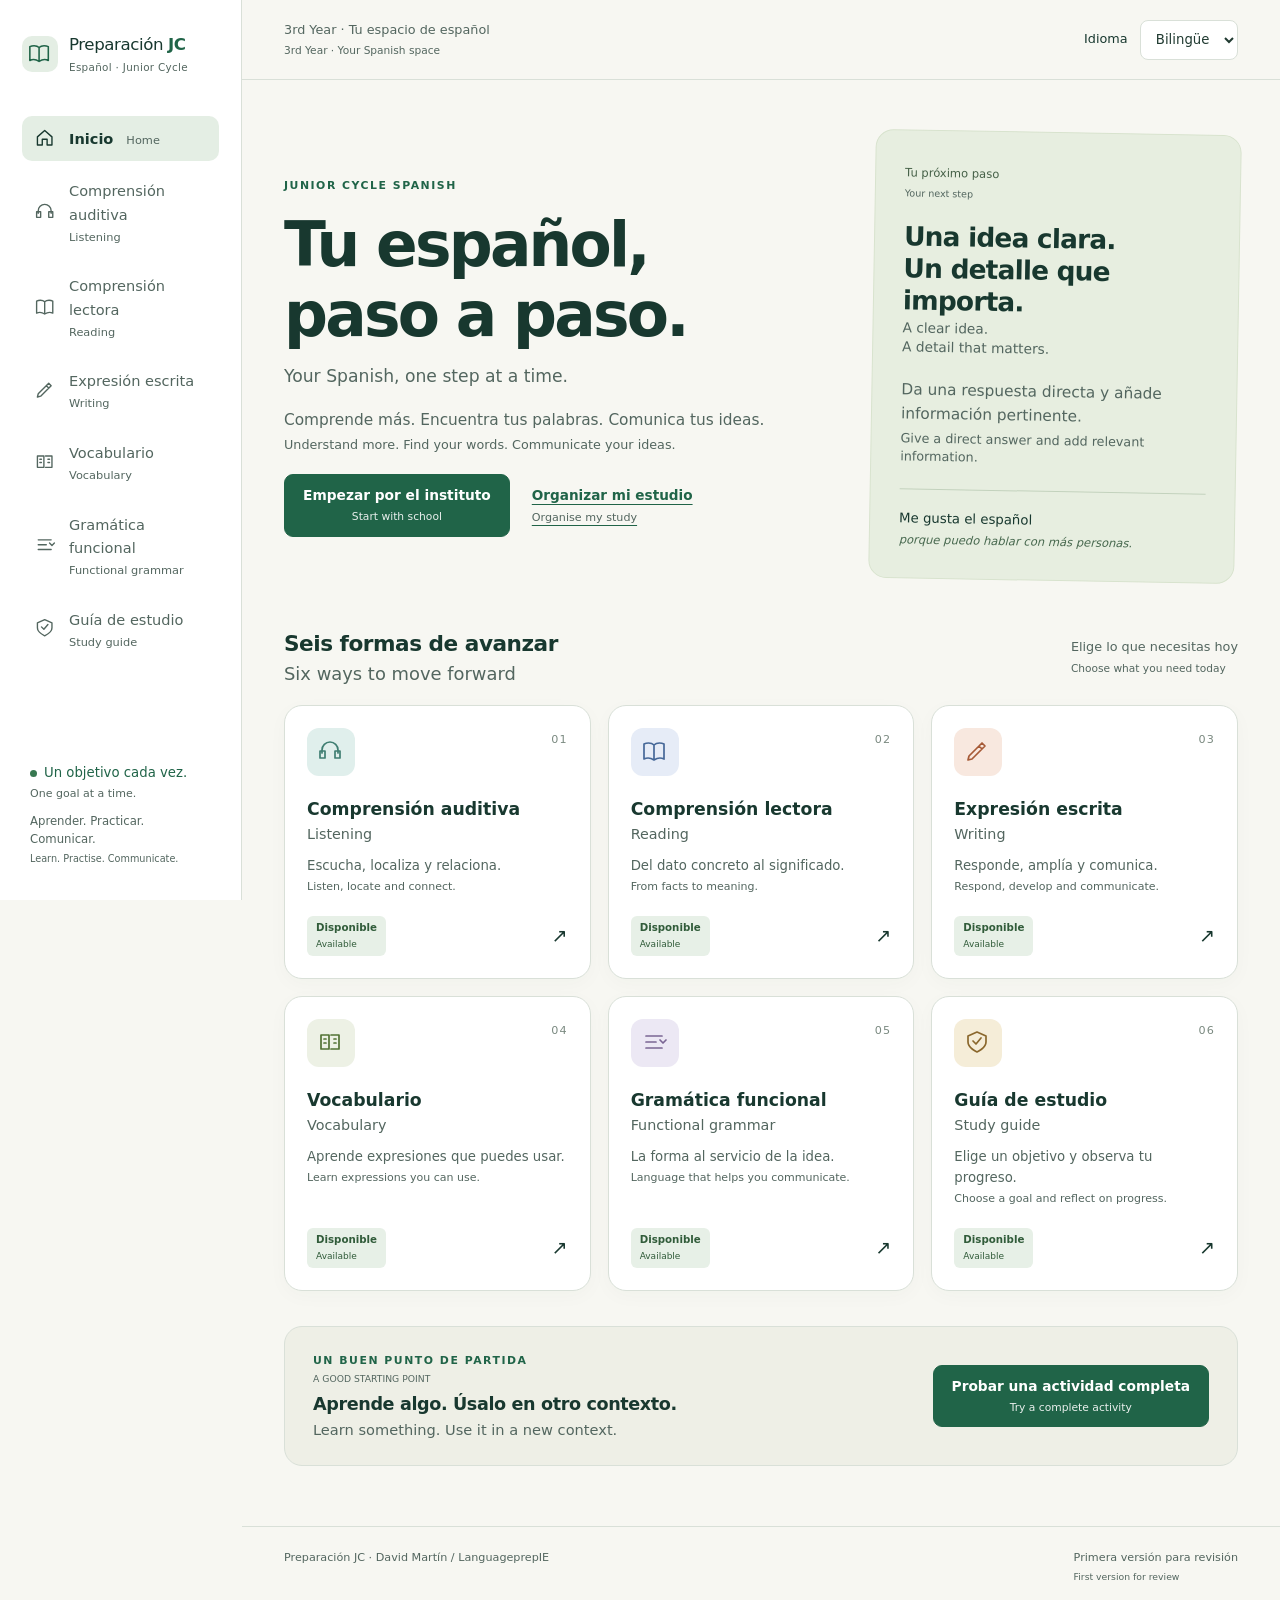
==== commit ab0a7bf6: "Work08: expand JC Reading with progressive documents and evidence-based scoring" ====
--- a/web/index.html
+++ b/web/index.html
@@ -5,7 +5,7 @@
 <meta name="description" content="Aprende y practica español para Junior Cycle: vocabulario, comprensión y expresión, con apoyo en inglés.">
 <meta name="referrer" content="no-referrer"><title>Preparación JC · Español paso a paso</title>
 <link rel="stylesheet" href="styles.css">
-<script src="data.js" defer></script><script src="activities.js" defer></script><script src="training-data.js" defer></script><script src="grammar-training.js" defer></script><script src="grammar-recognition.js" defer></script><script src="grammar-extension.js" defer></script><script src="vocabulary-extension.js" defer></script><script src="mixed-training.js" defer></script><script src="training-language.js" defer></script><script src="training-ui.js" defer></script><script src="core.js" defer></script><script src="listening-data.js" defer></script><script src="listening-ui.js" defer></script><script src="app.js" defer></script>
+<script src="data.js" defer></script><script src="activities.js" defer></script><script src="training-data.js" defer></script><script src="grammar-training.js" defer></script><script src="grammar-recognition.js" defer></script><script src="grammar-extension.js" defer></script><script src="vocabulary-extension.js" defer></script><script src="mixed-training.js" defer></script><script src="training-language.js" defer></script><script src="training-ui.js" defer></script><script src="core.js" defer></script><script src="listening-data.js" defer></script><script src="listening-ui.js" defer></script><script src="reading-data.js" defer></script><script src="reading-ui.js" defer></script><script src="app.js" defer></script>
 </head>
 <body><a class="skip" href="#main">Saltar al contenido / Skip to content</a>
 <div id="app"></div><noscript><main><h1>Preparación JC</h1><p>Activa JavaScript para utilizar las actividades interactivas. / Enable JavaScript to use the interactive activities.</p></main></noscript>
--- a/web/styles.css
+++ b/web/styles.css
@@ -9,3 +9,17 @@
 [data-listening] fieldset{min-width:0}[data-listening] legend{max-width:100%;line-height:1.6}
 [data-listening] textarea{width:100%;box-sizing:border-box}[data-listening] textarea[readonly]{background:var(--paper,#fffaf1)}
 [data-listening] [role=alert]{color:#9b2c1d;font-weight:700;outline-offset:4px}
+
+/* Work 08: scoped reading document layout, scalable local illustrations. */
+.reading-document p { white-space:pre-line; overflow-wrap:anywhere; }
+.reading-questions { min-width:0; }
+.reading-questions fieldset { min-width:0; padding-inline:0; border-inline:0; }
+.reading-questions legend { max-width:100%; }
+.reading-questions textarea { min-height:6rem; width:100%; box-sizing:border-box; }
+.reading-questions select { max-width:100%; width:100%; min-height:44px; white-space:normal; }
+.reading-rubric { margin-block:1rem; }
+.reading-pictures { display:grid; grid-template-columns:repeat(2,minmax(0,1fr)); gap:1rem; }
+.reading-pictures figure { margin:0; padding:.5rem; border:1px solid currentColor; border-radius:.6rem; }
+.reading-pictures svg { width:100%; height:auto; display:block; }
+.picture-num { font-weight:700; }
+@media(max-width:760px) { .reading-layout { grid-template-columns:minmax(0,1fr); } .reading-document { position:static; } }
